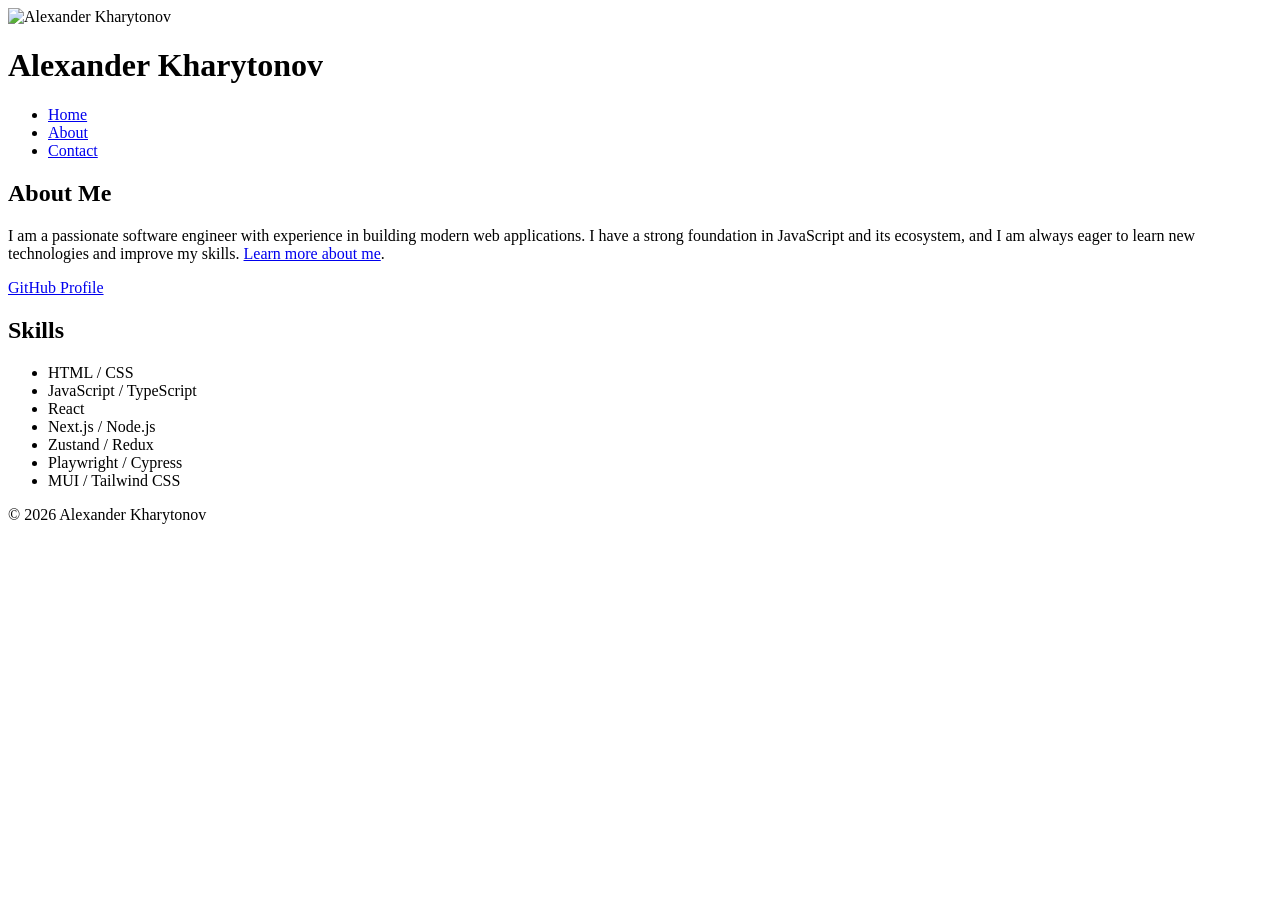
==== index.html @ a63f9db3 "Init" ====
<!doctype html>
<html lang="en">
  <head>
    <meta charset="UTF-8" />
    <meta name="author" content="Alexander Kharytonov" />
    <meta name="viewport" content="width=device-width, initial-scale=1.0" />
    <title>Alexander Kharytonov</title>
  </head>
  <body>
    <header>
      <img
        src="https://avatars.githubusercontent.com/u/14369174?v=4"
        alt="Alexander Kharytonov"
        width="100"
        height="100"
      />
      <h1>Alexander Kharytonov</h1>
    </header>
    <nav>
      <ul>
        <li><a href="./index.html">Home</a></li>
        <li><a href="./about.html">About</a></li>
        <li><a href="./contact.html">Contact</a></li>
      </ul>
    </nav>
    <main>
      <section>
        <h2>About Me</h2>
        <p>
          I am a passionate software engineer with experience in building modern
          web applications. I have a strong foundation in JavaScript and its
          ecosystem, and I am always eager to learn new technologies and improve
          my skills. <a href="./about.html">Learn more about me</a>.
        </p>
        <a
          href="https://github.com/alexander-kharytonov"
          target="_blank"
          rel="noopener noreferrer"
        >
          GitHub Profile
        </a>
      </section>
      <section>
        <h2>Skills</h2>
        <ul>
          <li>HTML / CSS</li>
          <li>JavaScript / TypeScript</li>
          <li>React</li>
          <li>Next.js / Node.js</li>
          <li>Zustand / Redux</li>
          <li>Playwright / Cypress</li>
          <li>MUI / Tailwind CSS</li>
        </ul>
      </section>
    </main>
    <footer>
      <p>&copy; 2026 Alexander Kharytonov</p>
    </footer>
  </body>
</html>
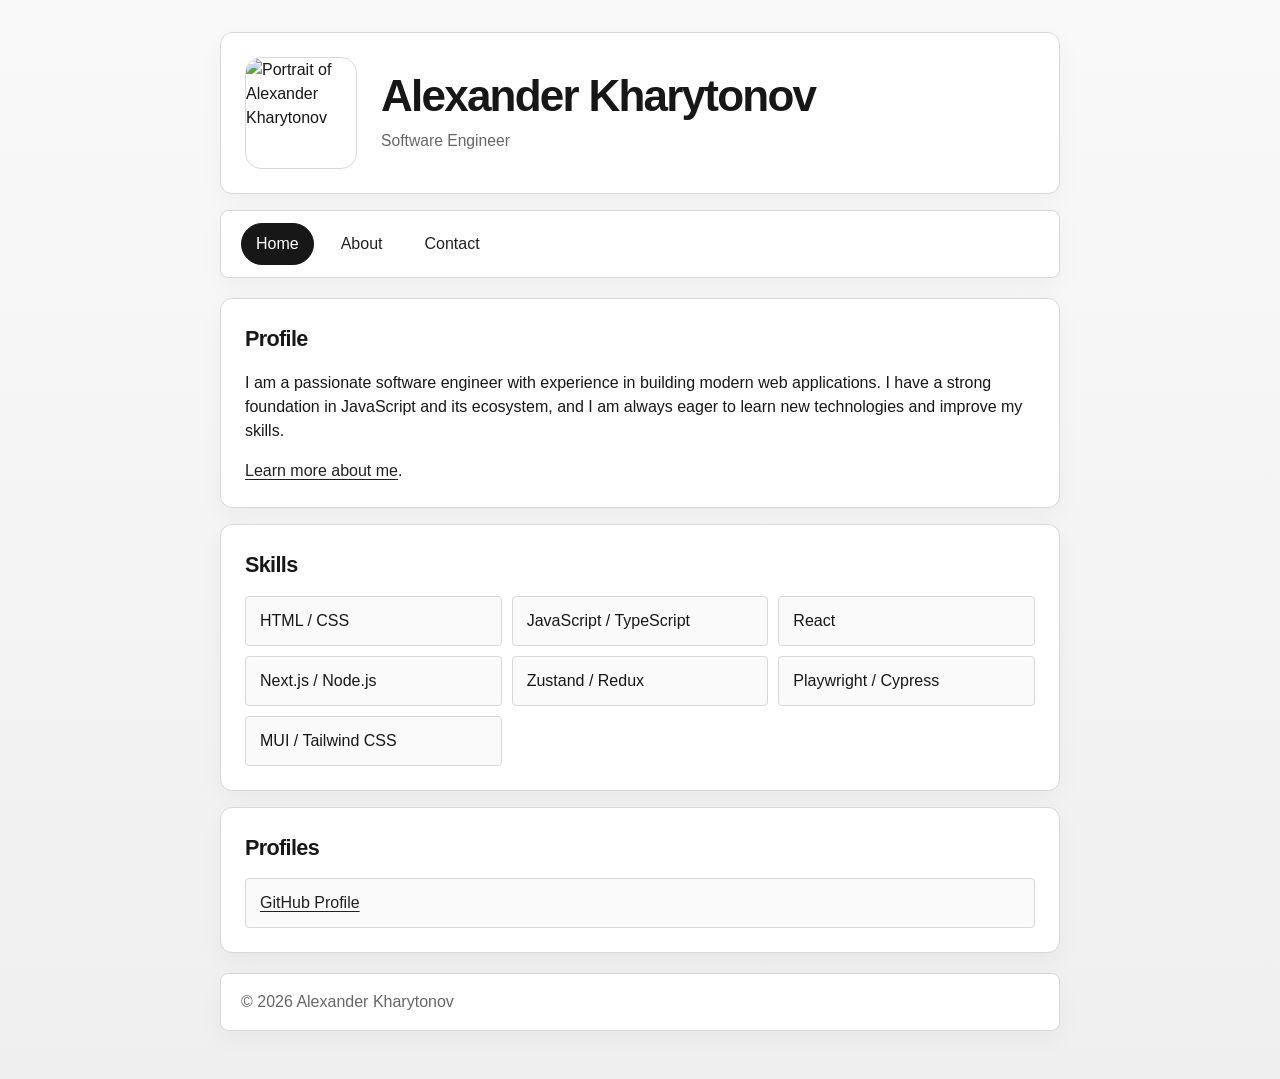
==== commit 57f64f3e: "Update stylesheet" ====
--- a/index.html
+++ b/index.html
@@ -3,57 +3,90 @@
   <head>
     <meta charset="UTF-8" />
     <meta name="author" content="Alexander Kharytonov" />
+    <meta
+      name="description"
+      content="WBS | Resume website of Alexander Kharytonov, software engineer."
+    />
     <meta name="viewport" content="width=device-width, initial-scale=1.0" />
-    <title>Alexander Kharytonov</title>
+    <link rel="preconnect" href="https://fonts.googleapis.com" />
+    <link rel="preconnect" href="https://fonts.gstatic.com" crossorigin />
+    <link
+      href="https://fonts.googleapis.com/css2?family=Google+Sans:wght@400;500;700&display=swap"
+      rel="stylesheet"
+    />
+    <link rel="stylesheet" href="./styles.css" />
+    <title>WBS | Alexander Kharytonov</title>
   </head>
-  <body>
-    <header>
-      <img
-        src="https://avatars.githubusercontent.com/u/14369174?v=4"
-        alt="Alexander Kharytonov"
-        width="100"
-        height="100"
-      />
-      <h1>Alexander Kharytonov</h1>
+  <body class="page">
+    <header class="site-header">
+      <figure class="site-header__figure">
+        <img
+          src="https://avatars.githubusercontent.com/u/14369174?v=4"
+          alt="Portrait of Alexander Kharytonov"
+          width="100"
+          height="100"
+          class="site-header__image"
+        />
+      </figure>
+      <div class="site-header__content">
+        <h1 class="site-header__title">Alexander Kharytonov</h1>
+        <p class="site-header__subtitle">Software Engineer</p>
+      </div>
     </header>
-    <nav>
-      <ul>
-        <li><a href="./index.html">Home</a></li>
-        <li><a href="./about.html">About</a></li>
-        <li><a href="./contact.html">Contact</a></li>
+    <nav class="site-nav">
+      <ul class="nav-list">
+        <li class="nav-list__item">
+          <a class="nav-list__link nav-list__link--active" href="./index.html"
+            >Home</a
+          >
+        </li>
+        <li class="nav-list__item">
+          <a class="nav-list__link" href="./about.html">About</a>
+        </li>
+        <li class="nav-list__item">
+          <a class="nav-list__link" href="./contact.html">Contact</a>
+        </li>
       </ul>
     </nav>
-    <main>
-      <section>
-        <h2>About Me</h2>
+    <main class="site-main">
+      <section class="site-section">
+        <h2 class="site-section__title">Profile</h2>
         <p>
           I am a passionate software engineer with experience in building modern
           web applications. I have a strong foundation in JavaScript and its
           ecosystem, and I am always eager to learn new technologies and improve
-          my skills. <a href="./about.html">Learn more about me</a>.
+          my skills.
         </p>
-        <a
-          href="https://github.com/alexander-kharytonov"
-          target="_blank"
-          rel="noopener noreferrer"
-        >
-          GitHub Profile
-        </a>
+        <p><a href="./about.html">Learn more about me</a>.</p>
       </section>
-      <section>
-        <h2>Skills</h2>
-        <ul>
-          <li>HTML / CSS</li>
-          <li>JavaScript / TypeScript</li>
-          <li>React</li>
-          <li>Next.js / Node.js</li>
-          <li>Zustand / Redux</li>
-          <li>Playwright / Cypress</li>
-          <li>MUI / Tailwind CSS</li>
+      <section class="site-section">
+        <h2 class="site-section__title">Skills</h2>
+        <ul class="skill-list">
+          <li class="skill-list__item">HTML / CSS</li>
+          <li class="skill-list__item">JavaScript / TypeScript</li>
+          <li class="skill-list__item">React</li>
+          <li class="skill-list__item">Next.js / Node.js</li>
+          <li class="skill-list__item">Zustand / Redux</li>
+          <li class="skill-list__item">Playwright / Cypress</li>
+          <li class="skill-list__item">MUI / Tailwind CSS</li>
+        </ul>
+      </section>
+      <section class="site-section">
+        <h2 class="site-section__title">Profiles</h2>
+        <ul class="profile-list">
+          <li class="profile-list__item">
+            <a
+              href="https://github.com/alexander-kharytonov"
+              target="_blank"
+              rel="noopener noreferrer"
+            >
+              GitHub Profile
+            </a>
+          </li>
         </ul>
       </section>
     </main>
-    <footer>
+    <footer class="site-footer">
       <p>&copy; 2026 Alexander Kharytonov</p>
     </footer>
   </body>
--- a/styles.css
+++ b/styles.css
@@ -0,0 +1,309 @@
+:root {
+  --color-background: #efefef;
+  --color-surface: #ffffff;
+  --color-surface-muted: #f5f5f5;
+  --color-text: #171717;
+  --color-text-muted: #666666;
+  --color-border: #d8d8d8;
+  --color-accent: #202020;
+  --color-accent-dark: #000000;
+  --shadow-soft: 0 8px 24px rgba(0, 0, 0, 0.04);
+  --radius-large: 12px;
+  --radius-medium: 8px;
+  --radius-small: 4px;
+}
+
+*,
+*::before,
+*::after {
+  box-sizing: border-box;
+}
+
+html {
+  font-size: 16px;
+}
+
+body {
+  margin: 0;
+  min-height: 100vh;
+  padding: 32px 20px 48px;
+  font-family: "Google Sans", "Google Sans Text", Arial, sans-serif;
+  line-height: 1.5;
+  color: var(--color-text);
+  background: linear-gradient(180deg, #f9f9f9 0%, var(--color-background) 100%);
+}
+
+img {
+  display: block;
+  max-width: 100%;
+}
+
+a {
+  color: var(--color-accent);
+  text-decoration-thickness: 0.08em;
+  text-underline-offset: 0.2em;
+}
+
+a:hover,
+a:focus {
+  color: var(--color-accent-dark);
+}
+
+.page {
+  max-width: 880px;
+  margin: 0 auto;
+}
+
+.site-header,
+.site-nav,
+.site-section,
+.site-footer {
+  background-color: var(--color-surface);
+  border: 1px solid var(--color-border);
+  box-shadow: var(--shadow-soft);
+}
+
+.site-header {
+  display: flex;
+  align-items: center;
+  gap: 24px;
+  padding: 24px;
+  border-radius: var(--radius-large);
+}
+
+.site-header__figure {
+  margin: 0;
+  flex-shrink: 0;
+}
+
+.site-header__image {
+  width: 112px;
+  height: 112px;
+  border-radius: 16px;
+  object-fit: cover;
+  border: 1px solid var(--color-border);
+}
+
+.site-header__title {
+  margin: 0;
+  font-size: clamp(2rem, 4vw, 2.75rem);
+  line-height: 1.05;
+  letter-spacing: -0.04em;
+}
+
+.site-header__subtitle {
+  margin: 10px 0 0;
+  color: var(--color-text-muted);
+  font-size: 0.98rem;
+}
+
+.site-nav {
+  margin-top: 16px;
+  padding: 12px 20px;
+  border-radius: var(--radius-medium);
+}
+
+.nav-list,
+.skill-list,
+.profile-list {
+  margin: 0;
+  padding: 0;
+  list-style: none;
+}
+
+.nav-list {
+  display: flex;
+  flex-wrap: wrap;
+  gap: 12px;
+}
+
+.nav-list__link {
+  display: inline-block;
+  padding: 8px 14px;
+  border: 1px solid transparent;
+  border-radius: 999px;
+  background-color: transparent;
+  text-decoration: none;
+  font-weight: 500;
+  transition:
+    border-color 0.2s ease,
+    background-color 0.2s ease;
+}
+
+.nav-list__link:hover,
+.nav-list__link:focus {
+  border-color: var(--color-border);
+  background-color: var(--color-surface-muted);
+}
+
+.nav-list__link--active {
+  border-color: var(--color-text);
+  background-color: var(--color-text);
+  color: var(--color-surface);
+}
+
+.nav-list__link--active:hover,
+.nav-list__link--active:focus {
+  border-color: var(--color-text);
+  background-color: var(--color-text);
+  color: var(--color-surface);
+}
+
+.site-main {
+  margin-top: 20px;
+  display: grid;
+  gap: 16px;
+}
+
+.site-section {
+  padding: 24px;
+  border-radius: var(--radius-large);
+}
+
+.site-section__title {
+  margin-top: 0;
+  margin-bottom: 14px;
+  font-size: 1.35rem;
+  letter-spacing: -0.03em;
+}
+
+.site-section p:last-child,
+.site-section ul:last-child,
+.site-section address:last-child,
+.site-section form:last-child {
+  margin-bottom: 0;
+}
+
+.skill-list,
+.profile-list {
+  display: grid;
+  gap: 10px;
+}
+
+.skill-list {
+  grid-template-columns: repeat(auto-fit, minmax(220px, 1fr));
+}
+
+.skill-list__item,
+.profile-list__item {
+  padding: 12px 14px;
+  border: 1px solid var(--color-border);
+  border-radius: var(--radius-small);
+  background-color: #fafafa;
+}
+
+.contact-details {
+  margin-bottom: 20px;
+  font-style: normal;
+}
+
+.contact-details p {
+  margin: 0;
+}
+
+.contact-form {
+  display: grid;
+  gap: 16px;
+}
+
+.contact-form__group {
+  margin: 0;
+  padding: 20px;
+  border: 1px solid var(--color-border);
+  border-radius: var(--radius-medium);
+  background-color: #fcfcfc;
+}
+
+.contact-form__legend {
+  padding: 0 8px;
+  font-weight: 700;
+}
+
+.contact-form__field {
+  display: grid;
+  gap: 8px;
+}
+
+.contact-form__field + .contact-form__field {
+  margin-top: 16px;
+}
+
+.contact-form label {
+  font-weight: 600;
+}
+
+.contact-form input,
+.contact-form select,
+.contact-form textarea {
+  width: 100%;
+  padding: 11px 13px;
+  font: inherit;
+  color: inherit;
+  background-color: var(--color-surface);
+  border: 1px solid var(--color-border);
+  border-radius: var(--radius-small);
+}
+
+.contact-form textarea {
+  min-height: 140px;
+  resize: vertical;
+}
+
+.button {
+  justify-self: start;
+  padding: 11px 20px;
+  border: 0;
+  border-radius: 999px;
+  font: inherit;
+  font-weight: 600;
+  color: #fff;
+  background-color: var(--color-accent);
+  cursor: pointer;
+  box-shadow: none;
+}
+
+.button:hover,
+.button:focus {
+  background-color: var(--color-accent-dark);
+}
+
+.site-footer {
+  margin-top: 20px;
+  padding: 16px 20px;
+  border-radius: var(--radius-medium);
+  color: var(--color-text-muted);
+}
+
+.site-footer p {
+  margin: 0;
+}
+
+@media (max-width: 640px) {
+  body {
+    padding: 20px 14px 32px;
+  }
+
+  .site-header,
+  .site-section {
+    padding: 20px;
+  }
+
+  .site-header {
+    flex-direction: column;
+    align-items: flex-start;
+  }
+
+  .site-nav {
+    padding: 14px 16px;
+  }
+
+  .nav-list {
+    flex-direction: column;
+  }
+
+  .nav-list__link,
+  .button {
+    width: 100%;
+    text-align: center;
+  }
+}
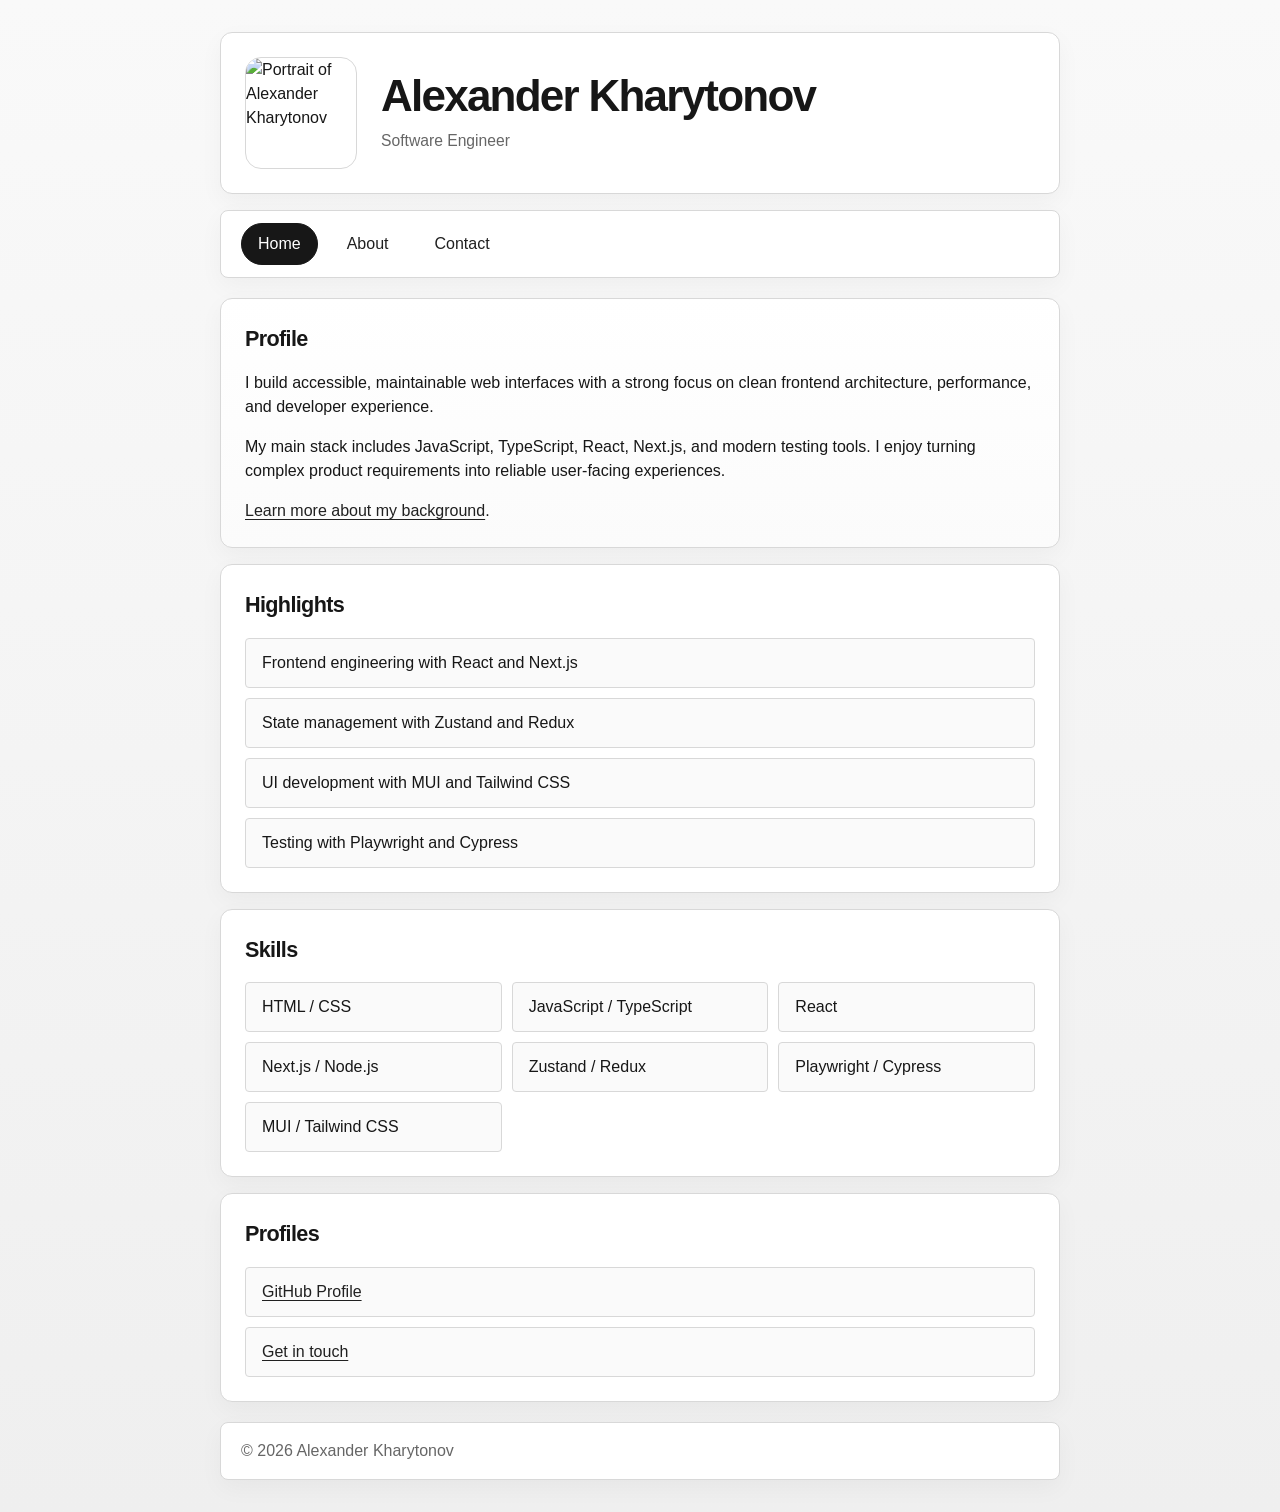
==== commit eb8723b6: "Update stylesheet" ====
--- a/index.html
+++ b/index.html
@@ -23,8 +23,6 @@
         <img
           src="https://avatars.githubusercontent.com/u/14369174?v=4"
           alt="Portrait of Alexander Kharytonov"
-          width="100"
-          height="100"
           class="site-header__image"
         />
       </figure>
@@ -49,15 +47,35 @@
       </ul>
     </nav>
     <main class="site-main">
-      <section class="site-section">
+      <section class="site-section site-section--hero">
         <h2 class="site-section__title">Profile</h2>
         <p>
-          I am a passionate software engineer with experience in building modern
-          web applications. I have a strong foundation in JavaScript and its
-          ecosystem, and I am always eager to learn new technologies and improve
-          my skills.
+          I build accessible, maintainable web interfaces with a strong focus on
+          clean frontend architecture, performance, and developer experience.
         </p>
-        <p><a href="./about.html">Learn more about me</a>.</p>
+        <p>
+          My main stack includes JavaScript, TypeScript, React, Next.js, and
+          modern testing tools. I enjoy turning complex product requirements
+          into reliable user-facing experiences.
+        </p>
+        <p><a href="./about.html">Learn more about my background</a>.</p>
+      </section>
+      <section class="site-section">
+        <h2 class="site-section__title">Highlights</h2>
+        <ul class="highlight-list">
+          <li class="highlight-list__item">
+            Frontend engineering with React and Next.js
+          </li>
+          <li class="highlight-list__item">
+            State management with Zustand and Redux
+          </li>
+          <li class="highlight-list__item">
+            UI development with MUI and Tailwind CSS
+          </li>
+          <li class="highlight-list__item">
+            Testing with Playwright and Cypress
+          </li>
+        </ul>
       </section>
       <section class="site-section">
         <h2 class="site-section__title">Skills</h2>
@@ -83,6 +101,9 @@
               GitHub Profile
             </a>
           </li>
+          <li class="profile-list__item">
+            <a href="./contact.html">Get in touch</a>
+          </li>
         </ul>
       </section>
     </main>
--- a/styles.css
+++ b/styles.css
@@ -26,7 +26,7 @@
 body {
   margin: 0;
   min-height: 100vh;
-  padding: 32px 20px 48px;
+  padding: 32px 20px;
   font-family: "Google Sans", "Google Sans Text", Arial, sans-serif;
   line-height: 1.5;
   color: var(--color-text);
@@ -52,6 +52,8 @@
 .page {
   max-width: 880px;
   margin: 0 auto;
+  display: flex;
+  flex-direction: column;
 }
 
 .site-header,
@@ -78,7 +80,7 @@
 
 .site-header__image {
   width: 112px;
-  height: 112px;
+  aspect-ratio: 1 / 1;
   border-radius: 16px;
   object-fit: cover;
   border: 1px solid var(--color-border);
@@ -105,7 +107,9 @@
 
 .nav-list,
 .skill-list,
-.profile-list {
+.profile-list,
+.highlight-list,
+.detail-list {
   margin: 0;
   padding: 0;
   list-style: none;
@@ -119,7 +123,7 @@
 
 .nav-list__link {
   display: inline-block;
-  padding: 8px 14px;
+  padding: 8px 16px;
   border: 1px solid transparent;
   border-radius: 999px;
   background-color: transparent;
@@ -160,11 +164,19 @@
   border-radius: var(--radius-large);
 }
 
+.site-section--hero {
+  background: linear-gradient(180deg, #ffffff 0%, #fbfbfb 100%);
+}
+
 .site-section__title {
   margin-top: 0;
-  margin-bottom: 14px;
+  margin-bottom: 16px;
   font-size: 1.35rem;
   letter-spacing: -0.03em;
+}
+
+.site-section__intro {
+  margin-top: 0;
 }
 
 .site-section p:last-child,
@@ -175,7 +187,9 @@
 }
 
 .skill-list,
-.profile-list {
+.profile-list,
+.highlight-list,
+.detail-list {
   display: grid;
   gap: 10px;
 }
@@ -185,14 +199,22 @@
 }
 
 .skill-list__item,
-.profile-list__item {
-  padding: 12px 14px;
+.profile-list__item,
+.highlight-list__item,
+.detail-list__item {
+  padding: 12px 16px;
   border: 1px solid var(--color-border);
   border-radius: var(--radius-small);
   background-color: #fafafa;
 }
 
+.detail-list__item strong {
+  font-weight: 700;
+}
+
 .contact-details {
+  display: grid;
+  gap: 8px;
   margin-bottom: 20px;
   font-style: normal;
 }
@@ -280,7 +302,26 @@
 
 @media (max-width: 640px) {
   body {
-    padding: 20px 14px 32px;
+    padding: 16px;
+  }
+
+  .site-nav {
+    order: -1;
+    margin-top: 0;
+    margin-bottom: 16px;
+  }
+
+  .nav-list__item {
+    flex: 1 1 0;
+  }
+
+  .nav-list__link {
+    width: 100%;
+    text-align: center;
+  }
+
+  .site-header {
+    order: 0;
   }
 
   .site-header,
@@ -293,12 +334,17 @@
     align-items: flex-start;
   }
 
+  .site-header__image {
+    width: 100%;
+    aspect-ratio: 16 / 9;
+  }
+
+  .site-header__content {
+    width: 100%;
+  }
+
   .site-nav {
-    padding: 14px 16px;
-  }
-
-  .nav-list {
-    flex-direction: column;
+    padding: 16px;
   }
 
   .nav-list__link,
